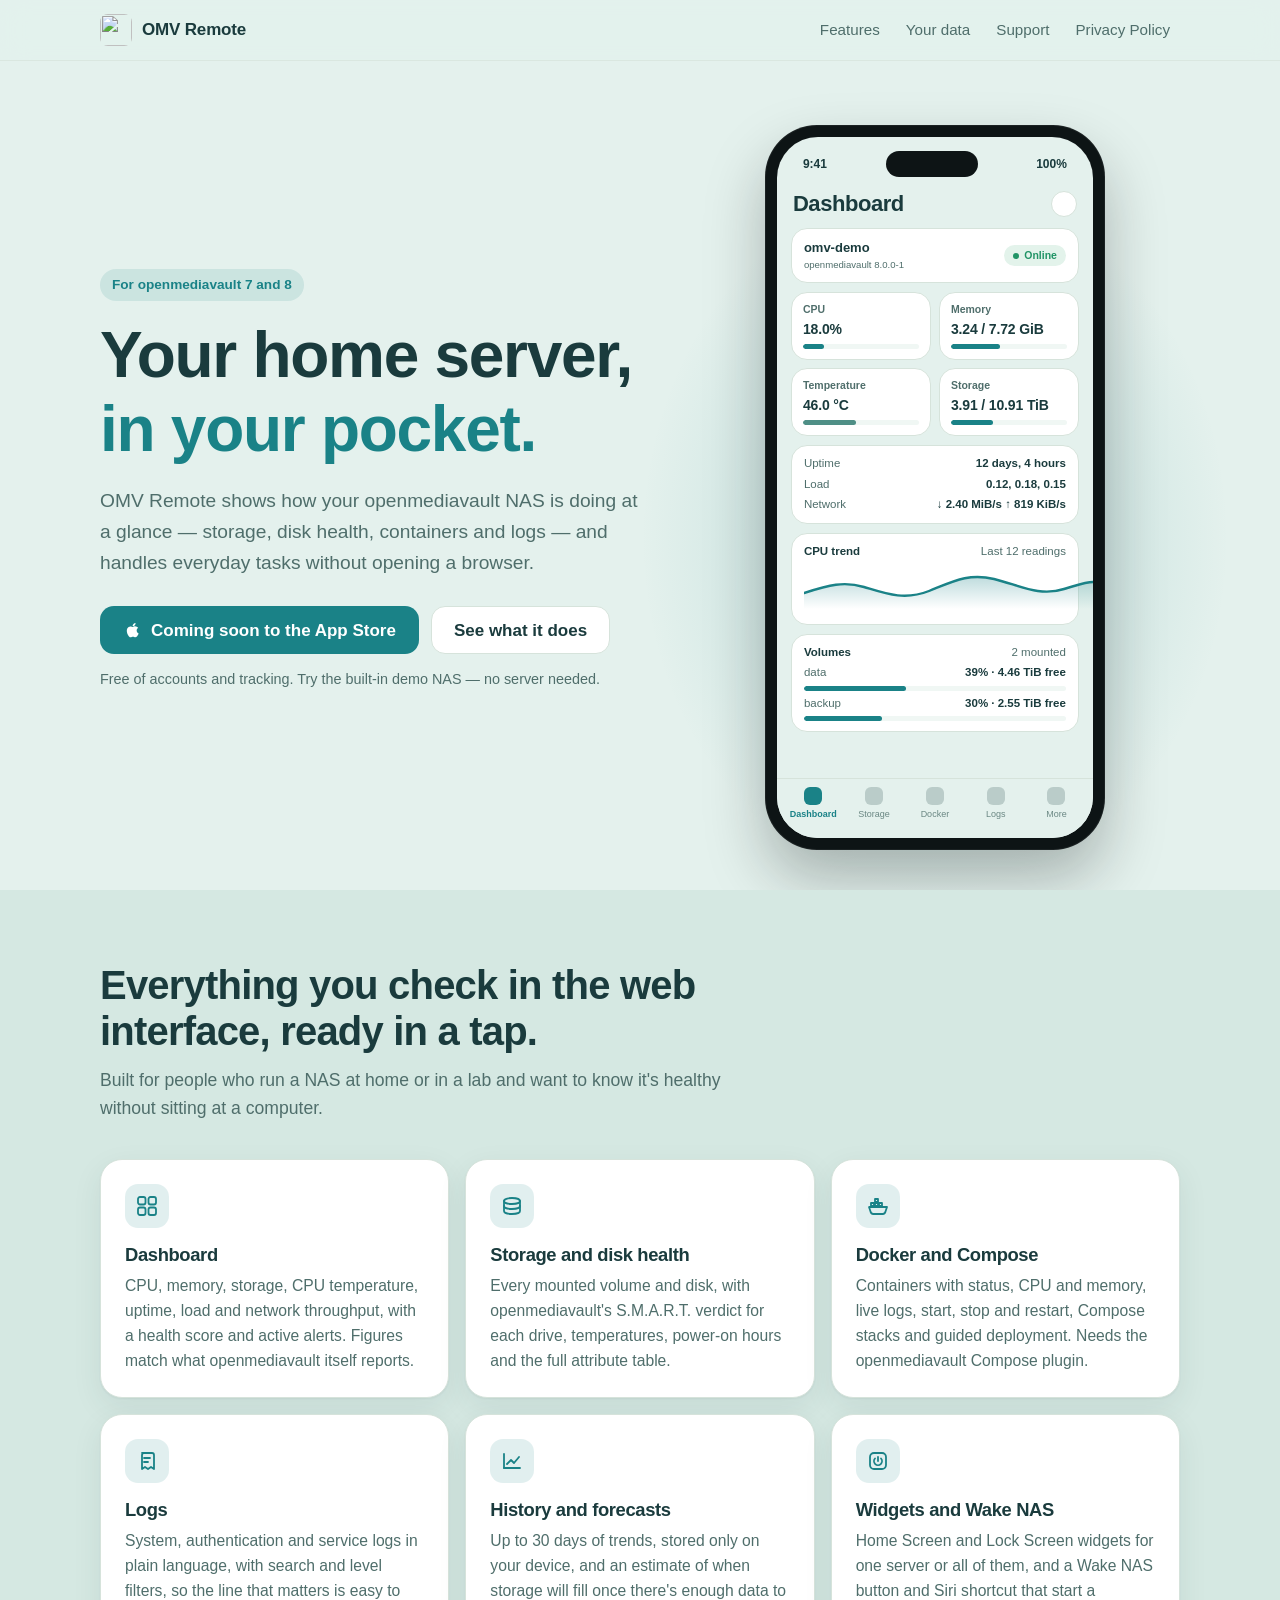
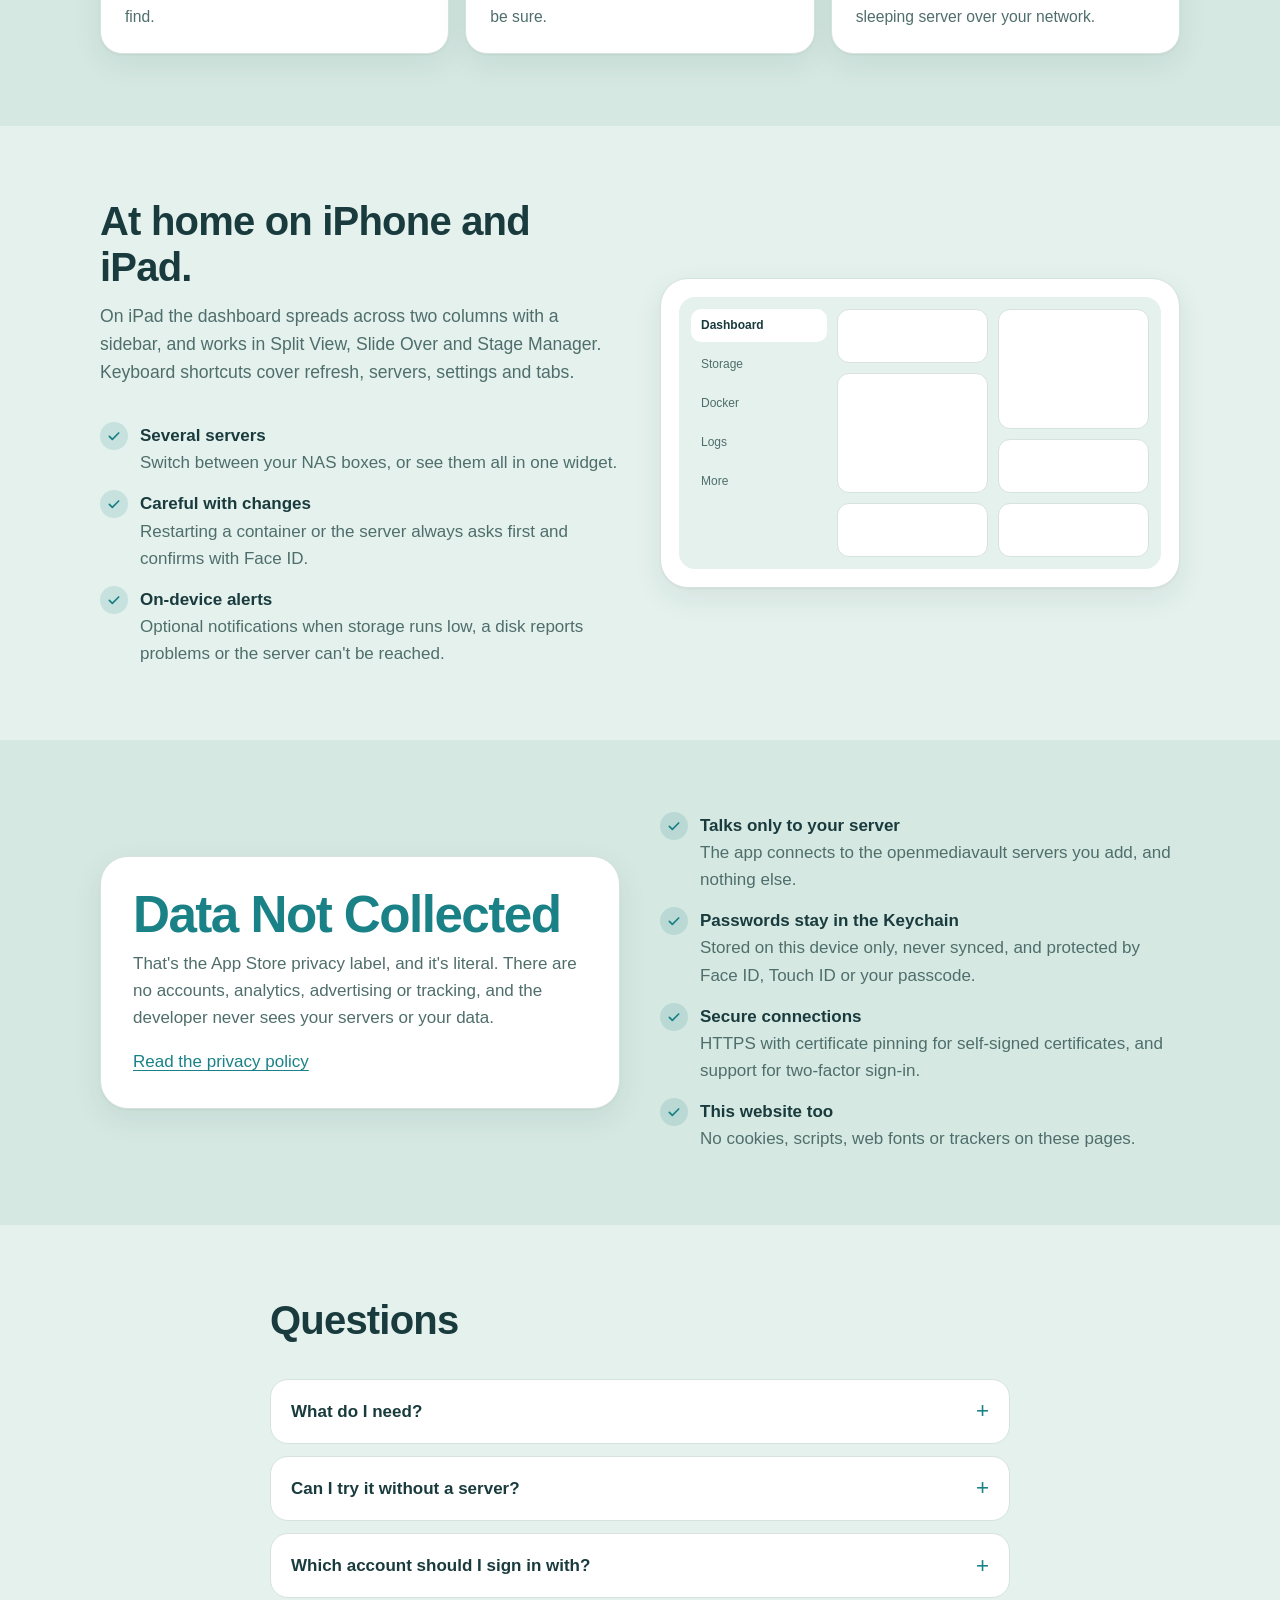
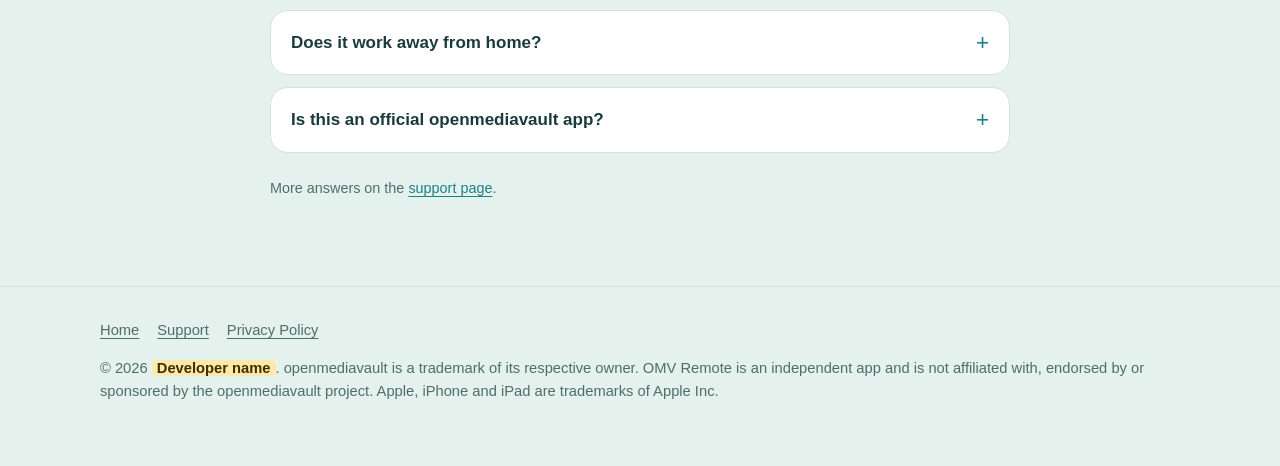
==== index.html @ d8a067df "Add files via upload" ====
<!doctype html>
<html lang="en-GB">
<head>
<meta charset="utf-8">
<meta name="viewport" content="width=device-width, initial-scale=1, viewport-fit=cover">
<meta http-equiv="Content-Security-Policy" content="default-src 'none'; style-src 'self'; img-src 'self' data:; base-uri 'none'; form-action 'none'">
<meta name="referrer" content="no-referrer">
<title>OMV Remote — your openmediavault server on iPhone and iPad</title>
<meta name="description" content="Check storage, S.M.A.R.T. disk health, Docker containers and logs on your own openmediavault NAS from iPhone and iPad. No accounts, no tracking.">
<meta name="theme-color" content="#e4f1ed" media="(prefers-color-scheme: light)">
<meta name="theme-color" content="#0e1617" media="(prefers-color-scheme: dark)">
<link rel="icon" type="image/png" href="assets/favicon.png">
<link rel="apple-touch-icon" href="assets/apple-touch-icon.png">
<link rel="stylesheet" href="style.css">
<meta property="og:type" content="website">
<meta property="og:title" content="OMV Remote">
<meta property="og:description" content="Your openmediavault server, on iPhone and iPad. Dashboard, storage, S.M.A.R.T., Docker and logs — with no accounts and no tracking.">
<meta name="twitter:card" content="summary_large_image">
<!--cfg:head-->
<meta property="og:image" content="assets/og-image.png">
<!--/cfg-->
</head>
<body>
<a class="skip" href="#main">Skip to content</a>

<header class="site-header">
  <div class="wrap">
    <a class="brand" href="./"><img src="assets/apple-touch-icon.png" alt="" width="32" height="32">OMV Remote</a>
    <nav class="site-nav" aria-label="Site">
      <a class="hide-sm" href="#features">Features</a>
      <a class="hide-sm" href="#privacy">Your data</a>
      <a href="support.html">Support</a>
      <a href="privacy.html">Privacy<span class="long"> Policy</span></a>
    </nav>
  </div>
</header>

<main id="main">
  <section class="hero">
    <div class="wrap">
      <div>
        <span class="eyebrow">For openmediavault 7 and 8</span>
        <h1>Your home server, <span>in your pocket.</span></h1>
        <p class="lede">OMV Remote shows how your openmediavault NAS is doing at a glance — storage, disk health, containers and logs — and handles everyday tasks without opening a browser.</p>
        <div class="cta">
          <!--cfg:appstore-->
          <span class="button primary" aria-disabled="true"><svg viewBox="0 0 24 24" fill="currentColor" aria-hidden="true"><path d="M16.37 12.7c-.02-2.2 1.8-3.26 1.88-3.31-1.03-1.5-2.62-1.7-3.18-1.73-1.35-.14-2.64.8-3.33.8-.69 0-1.74-.78-2.87-.76a4.25 4.25 0 0 0-3.6 2.18c-1.54 2.66-.39 6.6 1.1 8.76.74 1.06 1.61 2.24 2.75 2.2 1.1-.04 1.52-.71 2.86-.71 1.33 0 1.71.71 2.88.69 1.19-.02 1.94-1.07 2.66-2.14.84-1.23 1.19-2.42 1.2-2.48-.02-.01-2.3-.88-2.33-3.5zM14.2 6.23c.6-.74 1.01-1.75.9-2.77-.87.04-1.94.59-2.56 1.32-.56.64-1.05 1.68-.92 2.67.98.08 1.97-.5 2.58-1.22z"/></svg>Coming soon to the App Store</span>
          <!--/cfg-->
          <a class="button secondary" href="#features">See what it does</a>
        </div>
        <p class="fine">Free of accounts and tracking. Try the built-in demo NAS — no server needed.</p>
      </div>

      <div class="device-stage" aria-hidden="true">
        <div class="phone">
          <div class="screen">
            <div class="statusbar"><span>9:41</span><span class="island"></span><span>100%</span></div>
            <div class="screen-body">
              <div class="app-title">Dashboard <i></i></div>
              <div class="card hero-card">
                <div><strong>omv-demo</strong><small>openmediavault 8.0.0-1</small></div>
                <span class="pill">Online</span>
              </div>
              <div class="tiles">
                <div class="tile"><div class="label">CPU</div><div class="value">18.0%</div><div class="bar"><b class="w18"></b></div></div>
                <div class="tile"><div class="label">Memory</div><div class="value">3.24 / 7.72 GiB</div><div class="bar"><b class="w42"></b></div></div>
                <div class="tile"><div class="label">Temperature</div><div class="value">46.0 °C</div><div class="bar"><b class="w46 warm"></b></div></div>
                <div class="tile"><div class="label">Storage</div><div class="value">3.91 / 10.91 TiB</div><div class="bar"><b class="w36"></b></div></div>
              </div>
              <div class="card rows">
                <div><span>Uptime</span><b>12 days, 4 hours</b></div>
                <div><span>Load</span><b>0.12, 0.18, 0.15</b></div>
                <div><span>Network</span><b>↓ 2.40 MiB/s ↑ 819 KiB/s</b></div>
              </div>
              <div class="card">
                <div class="rows"><div><b>CPU trend</b><span>Last 12 readings</span></div></div>
                <svg class="trend" viewBox="0 0 300 46" preserveAspectRatio="none"><defs><linearGradient id="g" x1="0" x2="0" y1="0" y2="1"><stop offset="0" stop-color="#1a8287" stop-opacity=".28"/><stop offset="1" stop-color="#1a8287" stop-opacity="0"/></linearGradient></defs><path d="M0 30 C25 22 40 18 60 24 S100 38 125 28 165 10 190 16 235 34 260 26 290 18 300 20 V46 H0Z" fill="url(#g)"/><path d="M0 30 C25 22 40 18 60 24 S100 38 125 28 165 10 190 16 235 34 260 26 290 18 300 20" fill="none" stroke="#1a8287" stroke-width="2.4" stroke-linecap="round"/></svg>
              </div>
              <div class="card rows">
                <div><b>Volumes</b><span>2 mounted</span></div>
                <div><span>data</span><b>39% · 4.46 TiB free</b></div>
                <div class="bar"><b class="w39"></b></div>
                <div><span>backup</span><b>30% · 2.55 TiB free</b></div>
                <div class="bar"><b class="w30"></b></div>
              </div>
            </div>
            <div class="tabbar"><span class="on">Dashboard</span><span>Storage</span><span>Docker</span><span>Logs</span><span>More</span></div>
          </div>
        </div>
      </div>
    </div>
  </section>

  <section class="band alt" id="features">
    <div class="wrap">
      <div class="section-head">
        <h2>Everything you check in the web interface, ready in a tap.</h2>
        <p>Built for people who run a NAS at home or in a lab and want to know it's healthy without sitting at a computer.</p>
      </div>
      <div class="features">
        <article class="feature">
          <div class="glyph"><svg viewBox="0 0 24 24" fill="none" stroke="currentColor" stroke-width="1.8" stroke-linecap="round" stroke-linejoin="round" aria-hidden="true"><rect x="3" y="3" width="7.5" height="7.5" rx="2"/><rect x="13.5" y="3" width="7.5" height="7.5" rx="2"/><rect x="3" y="13.5" width="7.5" height="7.5" rx="2"/><rect x="13.5" y="13.5" width="7.5" height="7.5" rx="2"/></svg></div>
          <h3>Dashboard</h3>
          <p>CPU, memory, storage, CPU temperature, uptime, load and network throughput, with a health score and active alerts. Figures match what openmediavault itself reports.</p>
        </article>
        <article class="feature">
          <div class="glyph"><svg viewBox="0 0 24 24" fill="none" stroke="currentColor" stroke-width="1.8" stroke-linecap="round" stroke-linejoin="round" aria-hidden="true"><path d="M4 7c0-1.7 3.6-3 8-3s8 1.3 8 3-3.6 3-8 3-8-1.3-8-3z"/><path d="M4 7v10c0 1.7 3.6 3 8 3s8-1.3 8-3V7"/><path d="M4 12c0 1.7 3.6 3 8 3s8-1.3 8-3"/></svg></div>
          <h3>Storage and disk health</h3>
          <p>Every mounted volume and disk, with openmediavault's S.M.A.R.T. verdict for each drive, temperatures, power-on hours and the full attribute table.</p>
        </article>
        <article class="feature">
          <div class="glyph"><svg viewBox="0 0 24 24" fill="none" stroke="currentColor" stroke-width="1.8" stroke-linecap="round" stroke-linejoin="round" aria-hidden="true"><path d="M3 13h18l-1.5 4.5A3 3 0 0 1 16.7 20H7.3a3 3 0 0 1-2.8-2.5z"/><rect x="5" y="9" width="3" height="3"/><rect x="9" y="9" width="3" height="3"/><rect x="13" y="9" width="3" height="3"/><rect x="9" y="5" width="3" height="3"/></svg></div>
          <h3>Docker and Compose</h3>
          <p>Containers with status, CPU and memory, live logs, start, stop and restart, Compose stacks and guided deployment. Needs the openmediavault Compose plugin.</p>
        </article>
        <article class="feature">
          <div class="glyph"><svg viewBox="0 0 24 24" fill="none" stroke="currentColor" stroke-width="1.8" stroke-linecap="round" stroke-linejoin="round" aria-hidden="true"><path d="M7 4h10a2 2 0 0 1 2 2v14l-3-2-3 2-3-2-3 2V6a2 2 0 0 1 2-2z"/><path d="M9 9h6M9 13h4"/></svg></div>
          <h3>Logs</h3>
          <p>System, authentication and service logs in plain language, with search and level filters, so the line that matters is easy to find.</p>
        </article>
        <article class="feature">
          <div class="glyph"><svg viewBox="0 0 24 24" fill="none" stroke="currentColor" stroke-width="1.8" stroke-linecap="round" stroke-linejoin="round" aria-hidden="true"><path d="M4 19V5"/><path d="M4 19h16"/><path d="M7 15l4-4 3 3 5-6"/></svg></div>
          <h3>History and forecasts</h3>
          <p>Up to 30 days of trends, stored only on your device, and an estimate of when storage will fill once there's enough data to be sure.</p>
        </article>
        <article class="feature">
          <div class="glyph"><svg viewBox="0 0 24 24" fill="none" stroke="currentColor" stroke-width="1.8" stroke-linecap="round" stroke-linejoin="round" aria-hidden="true"><rect x="4" y="4" width="16" height="16" rx="4"/><path d="M12 8v4"/><path d="M9 9.5a4 4 0 1 0 6 0"/></svg></div>
          <h3>Widgets and Wake NAS</h3>
          <p>Home Screen and Lock Screen widgets for one server or all of them, and a Wake NAS button and Siri shortcut that start a sleeping server over your network.</p>
        </article>
      </div>
    </div>
  </section>

  <section class="band">
    <div class="wrap split">
      <div>
        <div class="section-head">
          <h2>At home on iPhone and iPad.</h2>
          <p>On iPad the dashboard spreads across two columns with a sidebar, and works in Split View, Slide Over and Stage Manager. Keyboard shortcuts cover refresh, servers, settings and tabs.</p>
        </div>
        <ul class="checklist">
          <li><div><strong>Several servers</strong><span>Switch between your NAS boxes, or see them all in one widget.</span></div></li>
          <li><div><strong>Careful with changes</strong><span>Restarting a container or the server always asks first and confirms with Face ID.</span></div></li>
          <li><div><strong>On-device alerts</strong><span>Optional notifications when storage runs low, a disk reports problems or the server can't be reached.</span></div></li>
        </ul>
      </div>
      <div class="ipad" aria-hidden="true">
        <div class="ipad-screen">
          <div class="side"><span class="on">Dashboard</span><span>Storage</span><span>Docker</span><span>Logs</span><span>More</span></div>
          <div class="col"><div class="blk"></div><div class="blk tall"></div><div class="blk"></div></div>
          <div class="col"><div class="blk tall"></div><div class="blk"></div><div class="blk"></div></div>
        </div>
      </div>
    </div>
  </section>

  <section class="band alt" id="privacy">
    <div class="wrap split">
      <div class="promise">
        <div class="big">Data Not Collected</div>
        <p>That's the App Store privacy label, and it's literal. There are no accounts, analytics, advertising or tracking, and the developer never sees your servers or your data.</p>
        <a href="privacy.html">Read the privacy policy</a>
      </div>
      <ul class="checklist">
        <li><div><strong>Talks only to your server</strong><span>The app connects to the openmediavault servers you add, and nothing else.</span></div></li>
        <li><div><strong>Passwords stay in the Keychain</strong><span>Stored on this device only, never synced, and protected by Face ID, Touch ID or your passcode.</span></div></li>
        <li><div><strong>Secure connections</strong><span>HTTPS with certificate pinning for self-signed certificates, and support for two-factor sign-in.</span></div></li>
        <li><div><strong>This website too</strong><span>No cookies, scripts, web fonts or trackers on these pages.</span></div></li>
      </ul>
    </div>
  </section>

  <section class="band">
    <div class="wrap narrow">
      <div class="section-head">
        <h2>Questions</h2>
      </div>
      <div class="faq">
        <details>
          <summary>What do I need?</summary>
          <p>An iPhone or iPad with iOS 17 or later, and an openmediavault 7 or 8 server you can reach from it — on the same network, or over a VPN. Docker features need the openmediavault Compose plugin; the CPU temperature reading needs the CPU Temperature plugin.</p>
        </details>
        <details>
          <summary>Can I try it without a server?</summary>
          <p>Yes. Tap <strong>Try Demo NAS</strong> on the dashboard to explore every screen with sample data. Nothing is sent over the network.</p>
        </details>
        <details>
          <summary>Which account should I sign in with?</summary>
          <p>An openmediavault administrator account shows everything. A read-only account can connect, but openmediavault only gives CPU, memory, disk health and network figures to administrators, and changes always need an administrator.</p>
        </details>
        <details>
          <summary>Does it work away from home?</summary>
          <p>It works anywhere your device can reach the server, such as through a VPN like WireGuard or Tailscale. Exposing the openmediavault web interface directly to the internet isn't recommended.</p>
        </details>
        <details>
          <summary>Is this an official openmediavault app?</summary>
          <p>No. OMV Remote is an independent app, made by a user for users. It isn't affiliated with, endorsed or sponsored by the openmediavault project.</p>
        </details>
      </div>
      <p class="fine more">More answers on the <a href="support.html">support page</a>.</p>
    </div>
  </section>
</main>

<footer class="site-footer">
  <div class="wrap">
    <nav aria-label="Footer"><a href="./">Home</a><a href="support.html">Support</a><a href="privacy.html">Privacy Policy</a></nav>
    <p><!--cfg:copyright-->© 2026 <span class="todo">Developer name</span><!--/cfg-->. openmediavault is a trademark of its respective owner. OMV Remote is an independent app and is not affiliated with, endorsed by or sponsored by the openmediavault project. Apple, iPhone and iPad are trademarks of Apple Inc.</p>
  </div>
</footer>
</body>
</html>
---- style.css ----
/* OMV Remote public pages. No web fonts, scripts, cookies or third-party requests:
   the site keeps the same promise as the app. Colours mirror the app's design tokens
   (OMVRemote/DesignSystem.swift). */

:root {
  --bg: #e4f1ed;
  --bg-deep: #d5e8e2;
  --surface: #ffffff;
  --inset: #f0f7f4;
  --ink: #1a3b3d;
  --muted: #4f6e6b;
  --accent: #1a8287;
  --accent-ink: #ffffff;
  --border: #d6e3db;
  --success: #219466;
  --warning: #c2730d;
  --danger: #cc3838;
  --paper: #f6ead2;
  --shadow: 0 1px 2px rgb(26 59 61 / 6%), 0 10px 30px rgb(26 59 61 / 8%);
  --radius: 22px;
  --font: -apple-system, BlinkMacSystemFont, "SF Pro Text", "Segoe UI", Roboto, "Helvetica Neue", Arial, sans-serif;
  --font-display: -apple-system, BlinkMacSystemFont, "SF Pro Display", "Segoe UI", Roboto, "Helvetica Neue", Arial, sans-serif;
  --mono: ui-monospace, "SF Mono", Menlo, Consolas, monospace;
  color-scheme: light dark;
}

@media (prefers-color-scheme: dark) {
  :root {
    --bg: #0e1617;
    --bg-deep: #0a1112;
    --surface: #1b2526;
    --inset: #131c1d;
    --ink: #e6f2ed;
    --muted: #adc7bf;
    --accent: #59bdba;
    --accent-ink: #0b1b1c;
    --border: #2c3d3d;
    --success: #54c78f;
    --warning: #f2b54d;
    --danger: #f5736e;
    --paper: #e9dcc2;
    --shadow: 0 1px 2px rgb(0 0 0 / 30%), 0 12px 32px rgb(0 0 0 / 28%);
  }
}

*, *::before, *::after { box-sizing: border-box; }
html { -webkit-text-size-adjust: 100%; scroll-behavior: smooth; }
@media (prefers-reduced-motion: reduce) { html { scroll-behavior: auto; } }
body {
  margin: 0;
  background: var(--bg);
  color: var(--ink);
  font: 17px/1.6 var(--font);
  text-rendering: optimizeLegibility;
  -webkit-font-smoothing: antialiased;
}
img { max-width: 100%; height: auto; display: block; }
a { color: var(--accent); text-underline-offset: 3px; text-decoration-thickness: 1px; }
a:hover { text-decoration-thickness: 2px; }
:focus-visible { outline: 3px solid var(--accent); outline-offset: 3px; border-radius: 6px; }
h1, h2, h3 { font-family: var(--font-display); line-height: 1.15; letter-spacing: -0.02em; margin: 0; }
p { margin: 0 0 1em; }
code { font-family: var(--mono); font-size: 0.9em; background: var(--inset); border: 1px solid var(--border); border-radius: 6px; padding: 1px 6px; }

.skip { position: absolute; left: -999px; top: 8px; background: var(--surface); padding: 8px 14px; border-radius: 10px; z-index: 10; }
.skip:focus { left: 16px; }

.wrap { width: min(1120px, 100%); margin: 0 auto; padding: 0 20px; }
.narrow { width: min(780px, 100%); }

/* Header */
.site-header { position: sticky; top: 0; z-index: 5; background: color-mix(in srgb, var(--bg) 86%, transparent); backdrop-filter: saturate(160%) blur(14px); -webkit-backdrop-filter: saturate(160%) blur(14px); border-bottom: 1px solid color-mix(in srgb, var(--border) 70%, transparent); }
.site-header .wrap { display: flex; align-items: center; justify-content: space-between; gap: 16px; min-height: 60px; }
.brand { display: inline-flex; align-items: center; gap: 10px; color: var(--ink); text-decoration: none; font-weight: 650; letter-spacing: -0.01em; white-space: nowrap; }
.brand img { width: 32px; height: 32px; border-radius: 8px; }
.site-nav { display: flex; gap: 6px; flex-wrap: nowrap; }
.site-nav a { color: var(--muted); text-decoration: none; font-size: 0.95rem; padding: 6px 10px; border-radius: 999px; }
.site-nav a:hover, .site-nav a[aria-current="page"] { color: var(--ink); background: var(--surface); }
@media (max-width: 560px) { .site-nav a.hide-sm, .site-nav .long { display: none; } .site-nav a { padding: 6px 8px; } }

/* Buttons */
.button { display: inline-flex; align-items: center; justify-content: center; gap: 8px; min-height: 48px; max-width: 100%; overflow-wrap: anywhere; text-align: center; padding: 0 22px; border-radius: 14px; font-weight: 600; text-decoration: none; border: 1px solid transparent; }
.button.primary { background: var(--accent); color: var(--accent-ink); }
.button.primary:hover { filter: brightness(1.06); }
.button.secondary { background: var(--surface); color: var(--ink); border-color: var(--border); }
.button svg { width: 20px; height: 20px; }

/* Hero */
.hero { padding: 64px 0 40px; overflow: hidden; }
.hero .wrap { display: grid; grid-template-columns: minmax(0, 1.05fr) minmax(0, 0.95fr); gap: 48px; align-items: center; }
.eyebrow { display: inline-flex; align-items: center; gap: 8px; font-size: 0.85rem; font-weight: 600; color: var(--accent); background: color-mix(in srgb, var(--accent) 12%, transparent); padding: 5px 12px; border-radius: 999px; margin-bottom: 18px; }
.hero h1 { font-size: clamp(2.4rem, 5.4vw, 4rem); font-weight: 750; }
.hero h1 span { color: var(--accent); }
.lede { font-size: 1.2rem; color: var(--muted); max-width: 34em; margin: 20px 0 28px; }
.cta { display: flex; flex-wrap: wrap; gap: 12px; }
.fine { color: var(--muted); font-size: 0.9rem; margin-top: 14px; }
@media (max-width: 900px) {
  .hero { padding-top: 40px; }
  .hero .wrap { grid-template-columns: minmax(0, 1fr); gap: 40px; }
}

/* Phone mockup: a faithful, hand-built rendering of the app's own Demo Mode dashboard. */
.device-stage { position: relative; display: flex; justify-content: center; }
.device-stage::before { content: ""; position: absolute; inset: 8% -10% -6%; background: radial-gradient(closest-side, color-mix(in srgb, var(--accent) 22%, transparent), transparent); z-index: 0; }
.phone { position: relative; z-index: 1; width: min(340px, 100%); aspect-ratio: 9 / 19.2; background: #0d1415; border-radius: 52px; padding: 12px; box-shadow: 0 30px 60px rgb(14 22 23 / 28%), 0 0 0 1px rgb(255 255 255 / 6%) inset; }
.screen { height: 100%; border-radius: 41px; background: #e4f1ed; color: #1a3b3d; overflow: hidden; display: flex; flex-direction: column; font-size: 11.5px; line-height: 1.35; }
.statusbar { display: flex; justify-content: space-between; align-items: center; padding: 14px 26px 6px; font-weight: 600; font-size: 12px; }
.island { width: 92px; height: 26px; background: #0d1415; border-radius: 20px; }
.screen-body { flex: 1; padding: 6px 14px 0; display: flex; flex-direction: column; gap: 9px; overflow: hidden; }
.app-title { display: flex; justify-content: space-between; align-items: center; font: 700 22px/1.1 var(--font-display); letter-spacing: -0.02em; margin: 2px 2px 2px; }
.app-title i { width: 26px; height: 26px; border-radius: 50%; background: #fff; border: 1px solid #d6e3db; display: inline-block; }
.card { background: #fff; border: 1px solid #d6e3db; border-radius: 16px; padding: 10px 12px; }
.hero-card { display: flex; justify-content: space-between; align-items: center; }
.hero-card strong { font-size: 13px; display: block; }
.hero-card small { color: #4f6e6b; }
.pill { display: inline-flex; align-items: center; gap: 5px; font-weight: 600; font-size: 10.5px; color: #219466; background: #e3f3eb; padding: 3px 9px; border-radius: 999px; }
.pill::before { content: ""; width: 6px; height: 6px; border-radius: 50%; background: currentColor; }
.tiles { display: grid; grid-template-columns: 1fr 1fr; gap: 8px; }
.tile { background: #fff; border: 1px solid #d6e3db; border-radius: 16px; padding: 9px 11px 10px; }
.tile .label { display: flex; align-items: center; gap: 5px; color: #4f6e6b; font-weight: 600; font-size: 10.5px; }
.tile .value { font: 650 14px/1.2 var(--font-display); margin: 5px 0 6px; letter-spacing: -0.01em; }
.bar { height: 5px; border-radius: 5px; background: #f0f7f4; overflow: hidden; }
.bar b { display: block; height: 100%; border-radius: 5px; background: #1a8287; }
.bar .w18 { width: 18%; } .bar .w30 { width: 30%; } .bar .w39 { width: 39%; } .bar .w36 { width: 36%; } .bar .w42 { width: 42%; } .bar .w46 { width: 46%; }
.bar .warm { background: #4f8f86; }
.fine.more { margin-top: 24px; }
.rows { display: grid; gap: 5px; }
.rows div { display: flex; justify-content: space-between; gap: 10px; }
.rows span { color: #4f6e6b; }
.trend { height: 46px; margin-top: 4px; }
.tabbar { display: grid; grid-template-columns: repeat(5, 1fr); padding: 8px 6px 18px; background: #e4f1ed; border-top: 1px solid #d6e3db; font-size: 9px; color: #6a8783; text-align: center; }
.tabbar span::before { content: ""; display: block; width: 18px; height: 18px; margin: 0 auto 3px; border-radius: 6px; background: currentColor; opacity: 0.35; }
.tabbar .on { color: #1a8287; font-weight: 600; }
.tabbar .on::before { opacity: 1; }

/* Sections */
section.band { padding: 72px 0; }
section.band.alt { background: var(--bg-deep); }
.section-head { max-width: 680px; margin-bottom: 36px; }
.section-head h2 { font-size: clamp(1.8rem, 3.6vw, 2.5rem); font-weight: 720; margin-bottom: 12px; }
.section-head p { color: var(--muted); font-size: 1.1rem; }

.features { display: grid; grid-template-columns: repeat(3, 1fr); gap: 16px; }
@media (max-width: 900px) { .features { grid-template-columns: repeat(2, 1fr); } }
@media (max-width: 600px) { .features { grid-template-columns: 1fr; } }
.feature { background: var(--surface); border: 1px solid var(--border); border-radius: var(--radius); padding: 24px; box-shadow: var(--shadow); }
.feature .glyph { width: 44px; height: 44px; border-radius: 13px; display: grid; place-items: center; background: color-mix(in srgb, var(--accent) 13%, transparent); color: var(--accent); margin-bottom: 16px; }
.feature .glyph svg { width: 24px; height: 24px; }
.feature h3 { font-size: 1.15rem; margin-bottom: 8px; }
.feature p { color: var(--muted); margin: 0; font-size: 0.98rem; }

.split { display: grid; grid-template-columns: minmax(0, 1fr) minmax(0, 1fr); gap: 40px; align-items: center; }
@media (max-width: 860px) { .split { grid-template-columns: minmax(0, 1fr); } }
.checklist { list-style: none; padding: 0; margin: 0; display: grid; gap: 14px; }
.checklist li { display: grid; grid-template-columns: 28px 1fr; gap: 12px; align-items: start; }
.checklist li::before { content: ""; width: 28px; height: 28px; border-radius: 50%; background: color-mix(in srgb, var(--accent) 14%, transparent) url("data:image/svg+xml,%3Csvg xmlns='http://www.w3.org/2000/svg' viewBox='0 0 24 24' fill='none' stroke='%231a8287' stroke-width='2.6' stroke-linecap='round' stroke-linejoin='round'%3E%3Cpath d='M5 12.5l4.5 4.5L19 7.5'/%3E%3C/svg%3E") center / 16px no-repeat; }
.checklist strong { display: block; }
.checklist span { color: var(--muted); }

.promise { background: var(--surface); border: 1px solid var(--border); border-radius: 28px; padding: 32px; box-shadow: var(--shadow); }
.promise .big { font: 750 clamp(2.2rem, 5vw, 3.2rem)/1 var(--font-display); letter-spacing: -0.03em; color: var(--accent); margin-bottom: 10px; }
.promise p { color: var(--muted); }

.ipad { background: var(--surface); border: 1px solid var(--border); border-radius: 28px; padding: 18px; box-shadow: var(--shadow); }
.ipad-screen { display: grid; grid-template-columns: 0.9fr 1fr 1fr; gap: 10px; background: var(--bg); border-radius: 16px; padding: 12px; font-size: 12px; }
.ipad-screen .side { display: grid; gap: 6px; align-content: start; }
.ipad-screen .side span { padding: 7px 10px; border-radius: 10px; color: var(--muted); }
.ipad-screen .side .on { background: var(--surface); color: var(--ink); font-weight: 600; }
.ipad-screen .col { display: grid; gap: 10px; align-content: start; }
.ipad-screen .blk { background: var(--surface); border: 1px solid var(--border); border-radius: 12px; height: 54px; }
.ipad-screen .blk.tall { height: 120px; }
@media (max-width: 520px) { .ipad-screen { grid-template-columns: 1fr 1fr; } .ipad-screen .side { display: none; } }

.faq { display: grid; gap: 12px; }
details { background: var(--surface); border: 1px solid var(--border); border-radius: 18px; padding: 0 20px; }
details[open] { padding-bottom: 6px; }
summary { cursor: pointer; list-style: none; font-weight: 620; padding: 18px 32px 18px 0; position: relative; }
summary::-webkit-details-marker { display: none; }
summary::after { content: "+"; position: absolute; right: 0; top: 50%; transform: translateY(-50%); font-size: 1.4rem; color: var(--accent); font-weight: 400; }
details[open] summary::after { content: "−"; }
details p, details ul, details ol { color: var(--muted); }

/* Document pages (privacy, support) */
.doc { padding: 48px 0 72px; }
.doc h1 { font-size: clamp(2rem, 4.5vw, 2.8rem); font-weight: 740; margin-bottom: 10px; }
.doc .meta { color: var(--muted); margin-bottom: 28px; }
.doc h2 { font-size: 1.35rem; margin: 40px 0 12px; }
.doc h3 { font-size: 1.05rem; margin: 22px 0 6px; }
.doc ul, .doc ol { padding-left: 1.3em; }
.doc li { margin: 0.35em 0; }
.summary-card { background: var(--surface); border: 1px solid var(--border); border-left: 5px solid var(--accent); border-radius: 18px; padding: 20px 24px; box-shadow: var(--shadow); }
.summary-card p:last-child { margin: 0; }
.toc { background: var(--surface); border: 1px solid var(--border); border-radius: 18px; padding: 16px 22px; margin: 24px 0; }
.toc ol { margin: 6px 0 0; columns: 2; column-gap: 32px; }
@media (max-width: 600px) { .toc ol { columns: 1; } }
table { width: 100%; border-collapse: collapse; background: var(--surface); border: 1px solid var(--border); border-radius: 14px; overflow: hidden; font-size: 0.95rem; }
th, td { text-align: left; padding: 11px 14px; border-bottom: 1px solid var(--border); vertical-align: top; }
th { background: var(--inset); font-weight: 620; }
tr:last-child td { border-bottom: 0; }
.table-scroll { overflow-x: auto; }
.contact-card { display: flex; flex-wrap: wrap; align-items: center; justify-content: space-between; gap: 16px; background: var(--surface); border: 1px solid var(--border); border-radius: 22px; padding: 22px 24px; box-shadow: var(--shadow); }
.contact-card p { margin: 0; color: var(--muted); }
.contact-card strong { color: var(--ink); display: block; font-size: 1.1rem; }
.steps { counter-reset: s; list-style: none; padding: 0 !important; }
.steps li { counter-increment: s; position: relative; padding-left: 40px; margin: 12px 0; }
.steps li::before { content: counter(s); position: absolute; left: 0; top: 1px; width: 26px; height: 26px; border-radius: 50%; background: var(--accent); color: var(--accent-ink); font-size: 0.85rem; font-weight: 700; display: grid; place-items: center; }
.path { font-weight: 600; color: var(--ink); }

/* Unfilled contact details. scripts/configure_site.py replaces them; release checks fail while any remain. */
.todo, .button.todo { background: #ffe9a8; color: #3b2f00; padding: 0 5px; border-radius: 5px; font-weight: 600; }
.button.todo { padding: 0 22px; border-radius: 14px; }

/* Footer */
.site-footer { border-top: 1px solid var(--border); padding: 32px 0 48px; color: var(--muted); font-size: 0.92rem; }
.site-footer .wrap { display: grid; gap: 14px; }
.site-footer nav { display: flex; flex-wrap: wrap; gap: 18px; }
.site-footer a { color: var(--muted); }
.site-footer a:hover { color: var(--ink); }

@media print {
  .site-header, .site-footer nav, .skip { display: none; }
  body { background: #fff; color: #000; }
  .summary-card, details, table, .toc { box-shadow: none; }
}
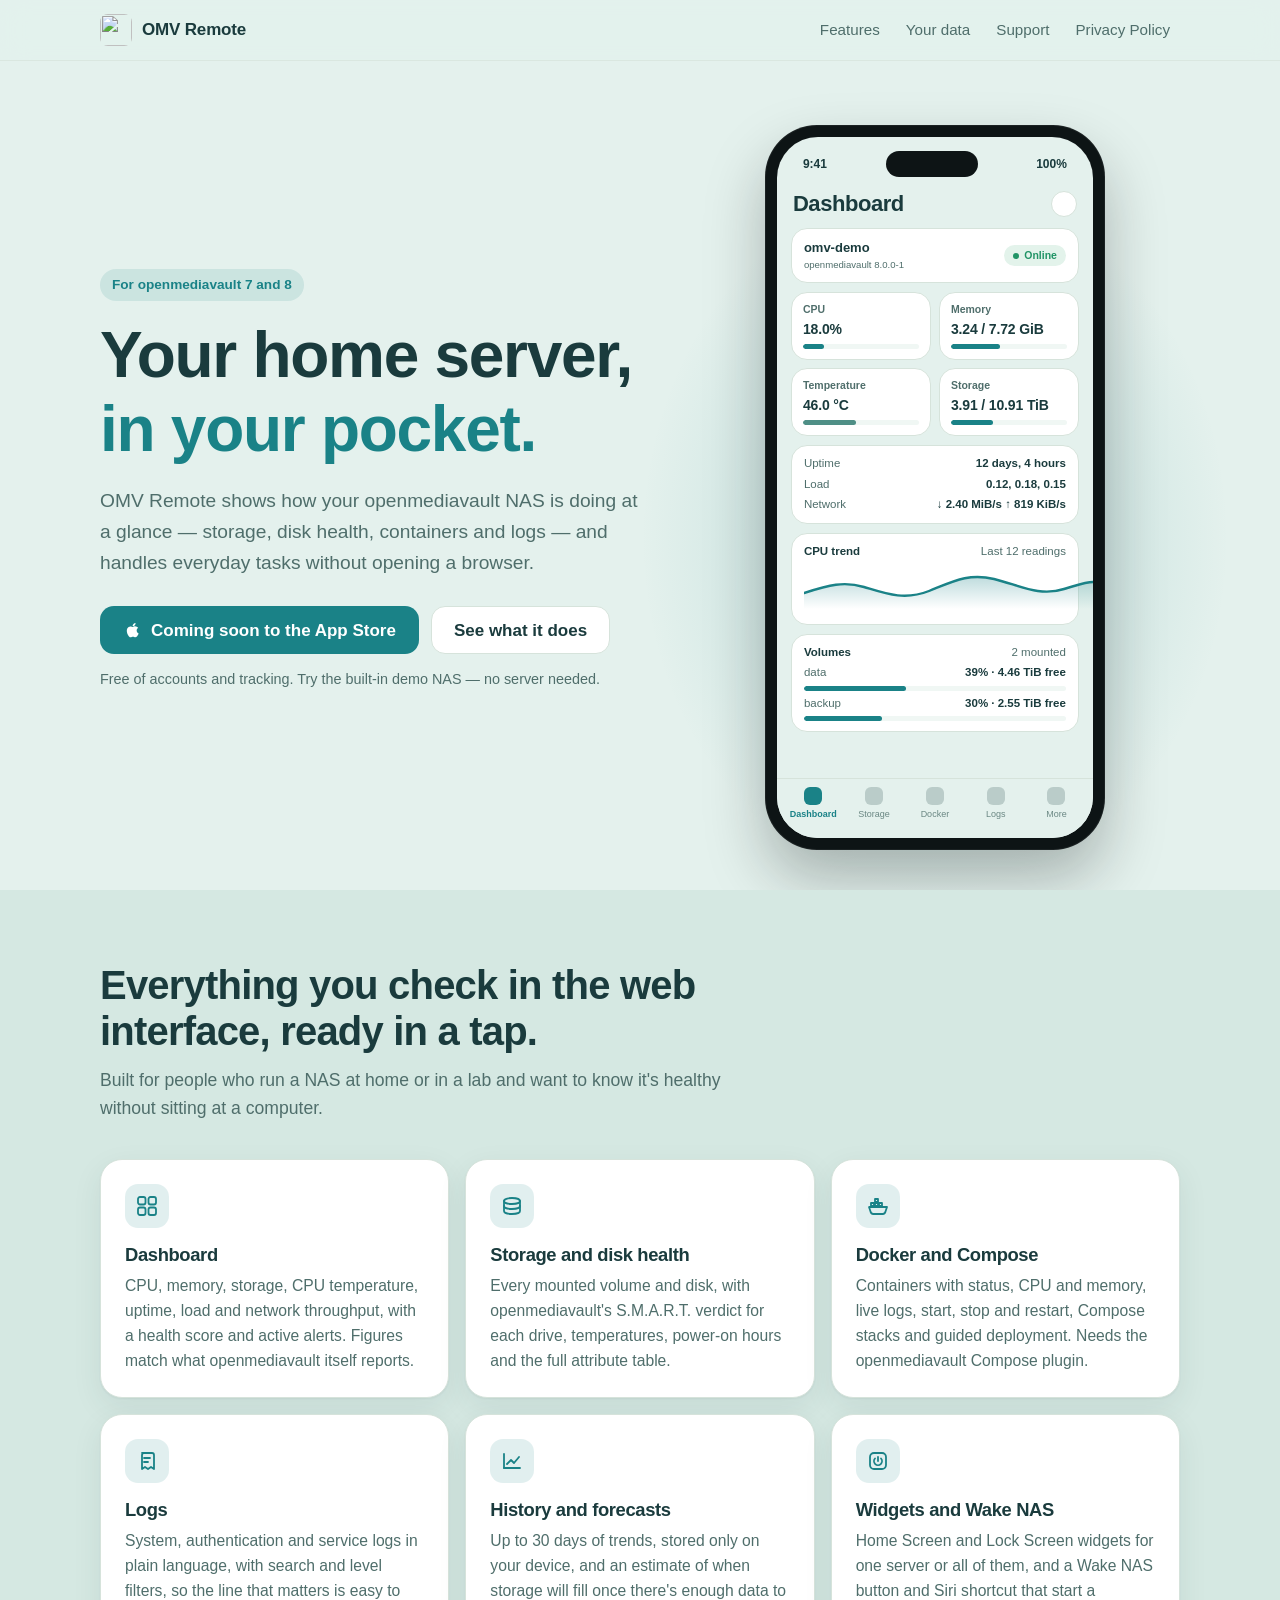
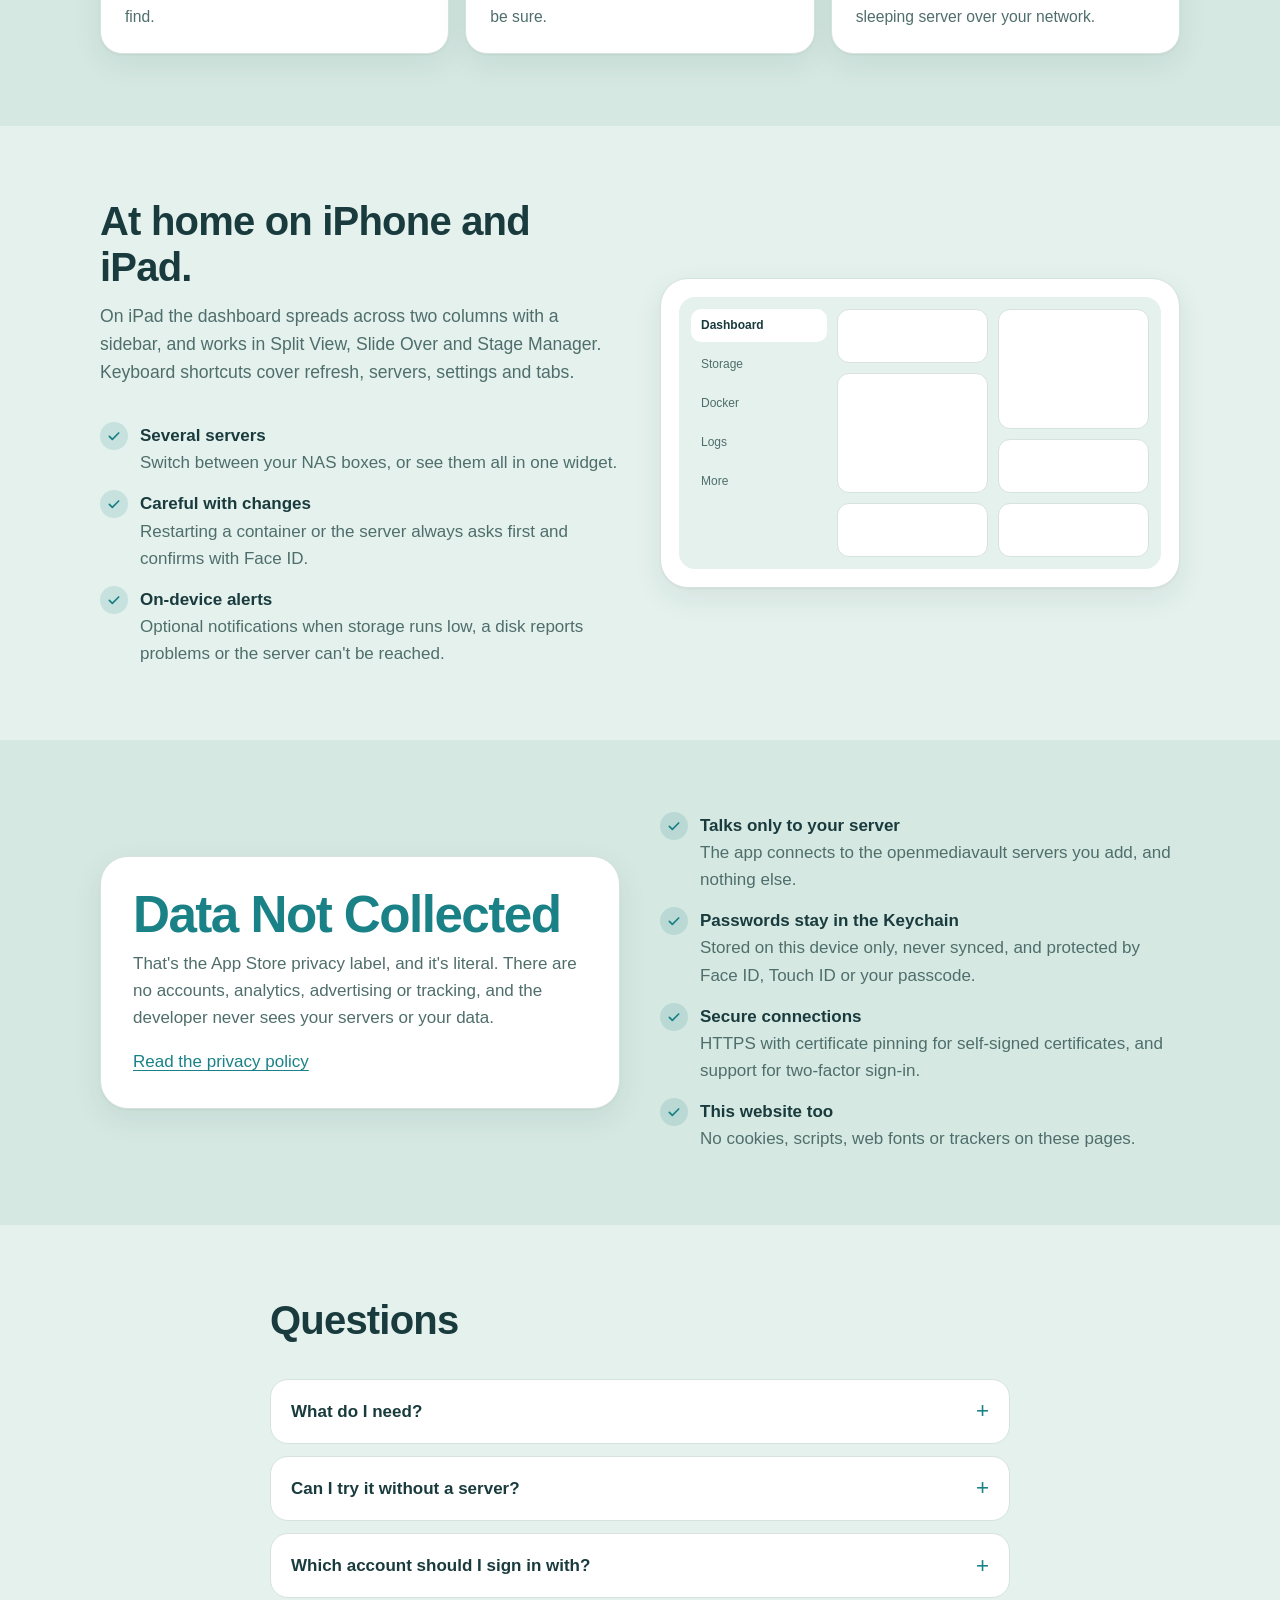
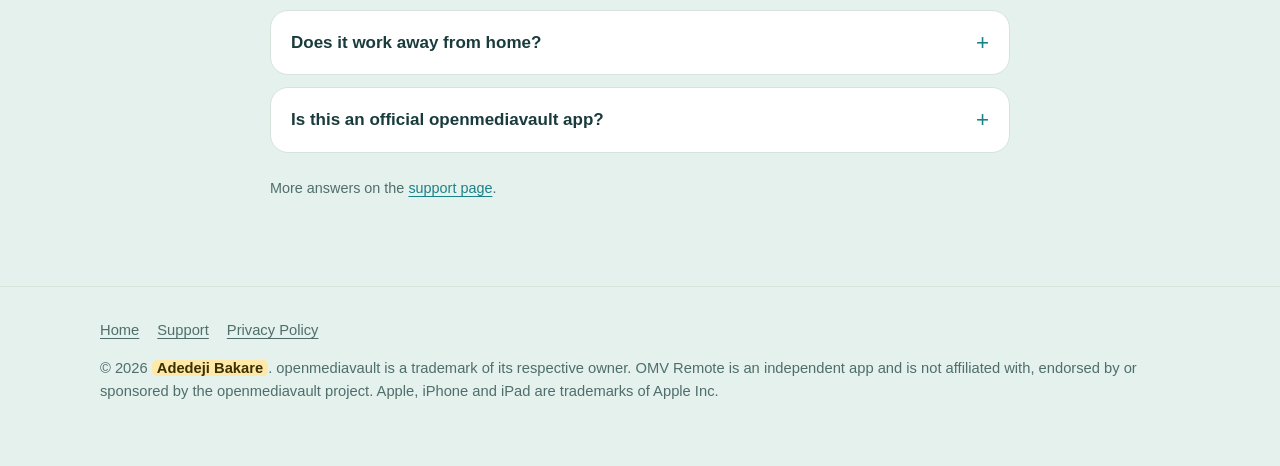
==== commit dc8e41d5: "Update copyright name in footer" ====
--- a/index.html
+++ b/index.html
@@ -206,7 +206,7 @@
 <footer class="site-footer">
   <div class="wrap">
     <nav aria-label="Footer"><a href="./">Home</a><a href="support.html">Support</a><a href="privacy.html">Privacy Policy</a></nav>
-    <p><!--cfg:copyright-->© 2026 <span class="todo">Developer name</span><!--/cfg-->. openmediavault is a trademark of its respective owner. OMV Remote is an independent app and is not affiliated with, endorsed by or sponsored by the openmediavault project. Apple, iPhone and iPad are trademarks of Apple Inc.</p>
+    <p><!--cfg:copyright-->© 2026 <span class="todo">Adedeji Bakare</span><!--/cfg-->. openmediavault is a trademark of its respective owner. OMV Remote is an independent app and is not affiliated with, endorsed by or sponsored by the openmediavault project. Apple, iPhone and iPad are trademarks of Apple Inc.</p>
   </div>
 </footer>
 </body>
